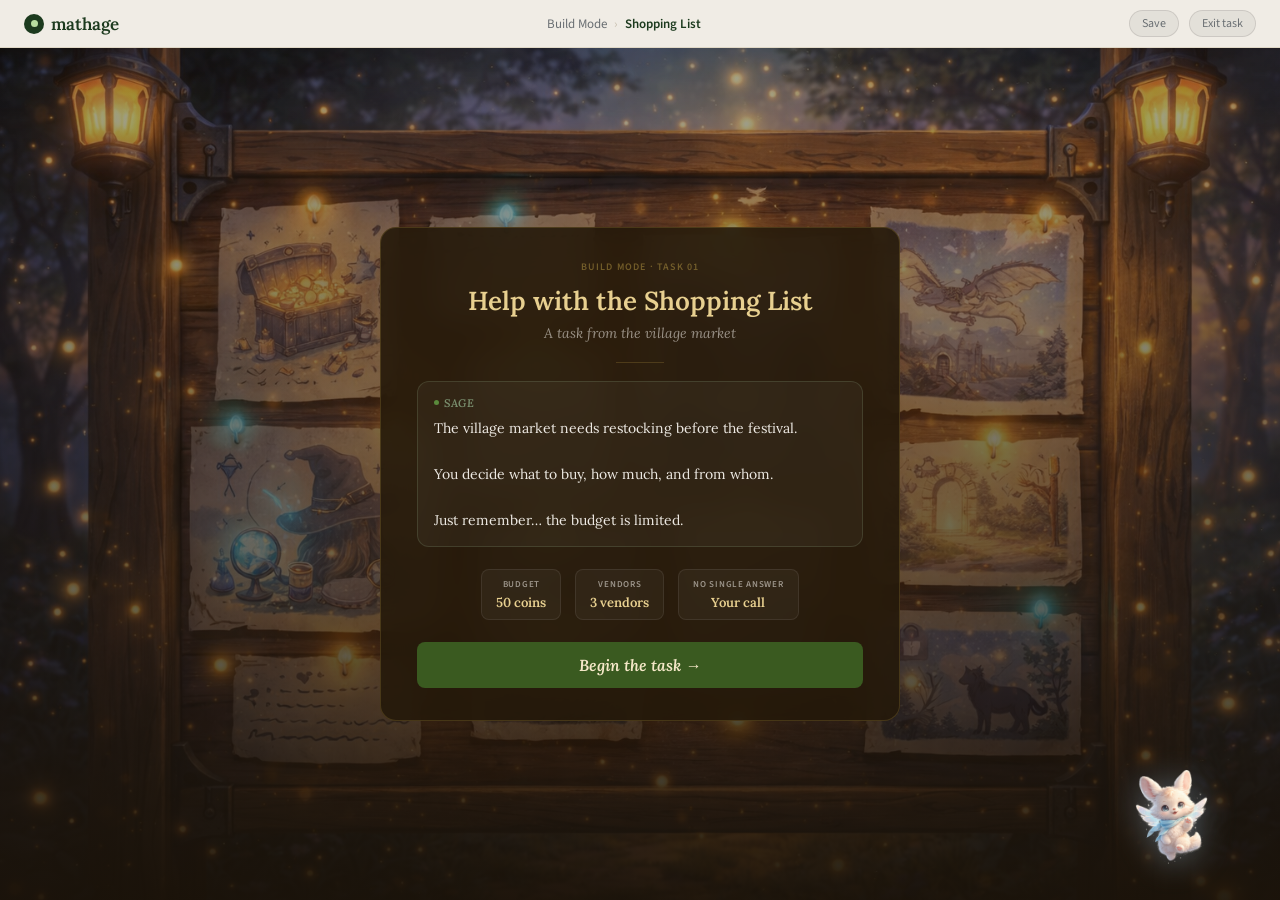
==== build-shopping.html @ 60c3e4f0 "update Sage component" ====
<!DOCTYPE html>
<html lang="en">
<head>
<meta charset="UTF-8">
<meta name="viewport" content="width=device-width, initial-scale=1.0">
<title>Mathage &#8212; Shopping List Task</title>
<style>
@import url('https://fonts.googleapis.com/css2?family=Lora:ital,wght@0,400;0,500;0,600;1,400;1,600&family=Source+Sans+3:wght@300;400;600&family=Caveat:wght@400;500;600&display=swap');
*{box-sizing:border-box;margin:0;padding:0}
:root{
  --bg:#1A1208;
  --parch:#F5E8C8;--parch2:#EDD8A8;--parch3:#E0C888;--parch4:#D4B870;
  --ink:#2A1A08;--ink2:#4A3018;--ink3:#6A4828;--ink4:#8A6040;
  --gold:#C8A84B;--goldl:#E8D090;--goldp:#F7EDD4;
  --sage:#5A8A3C;--sagel:#8ABF60;--sagep:#C8DFB0;
  --red:#B84030;--redl:#E87060;--redp:#FAE0D8;
  --blue:#3A70B8;--bluel:#70A8E0;--bluep:#D8EAF8;
  --panel:rgba(26,18,8,0.82);--panel2:rgba(36,24,10,0.88);
  --txti:rgba(253,250,244,0.92);--txtm:rgba(253,250,244,0.52);
  --serif:'Lora',Georgia,serif;
  --sans:'Source Sans 3',system-ui,sans-serif;
  --hand:'Caveat',cursive;
}
html,body{height:100%;margin:0;padding:0;overflow:hidden}
body{font-family:var(--sans);background:var(--bg);display:flex;flex-direction:column;height:100vh;color:var(--txti)}

nav{display:flex;align-items:center;justify-content:space-between;padding:0 24px;height:48px;flex-shrink:0;background:rgba(253,250,244,0.94);border-bottom:1px solid rgba(200,185,150,0.4);z-index:50}
.nav-logo{font-family:var(--serif);font-size:17px;font-weight:600;color:#1C3A1E;display:flex;align-items:center;gap:7px;text-decoration:none}
.logo-dot{width:20px;height:20px;border-radius:50%;background:#1C3A1E;display:flex;align-items:center;justify-content:center}
.logo-seed{width:7px;height:7px;border-radius:50%;background:#B8DFA0}
.nav-mid{font-family:var(--sans);font-size:13px;color:#6a6f73;display:flex;align-items:center;gap:4px}
.nav-sep{color:#C8C0B0;margin:0 3px}
.nav-active{color:#1C3A1E;font-weight:600}
.nav-right{display:flex;gap:10px}
.nav-btn{font-family:var(--sans);font-size:12px;color:#6a6f73;background:rgba(0,0,0,0.05);border:1px solid rgba(0,0,0,0.1);border-radius:20px;padding:4px 12px;cursor:pointer;transition:all .2s}
.nav-btn:hover{background:rgba(0,0,0,0.08)}

/* ── INTRO SCREEN ── */
.intro-screen{
  flex:1;display:flex;align-items:center;justify-content:center;
  background:var(--bg);position:relative;overflow:hidden;
}
.intro-bg{position:absolute;inset:0}
.intro-bg img{width:100%;height:100%;object-fit:cover;opacity:.7}
.intro-bg-ov{position:absolute;inset:0;background:linear-gradient(to bottom,rgba(26,18,8,.1) 0%,rgba(26,18,8,.55) 70%,rgba(26,18,8,.92) 100%)}
.intro-card{
  position:relative;z-index:5;
  background:var(--panel2);border:1px solid rgba(200,168,75,0.2);
  border-radius:16px;padding:32px 36px;max-width:520px;width:90%;
  backdrop-filter:blur(16px);text-align:center;
}
.intro-eyebrow{font-family:var(--sans);font-size:10px;font-weight:600;letter-spacing:1.2px;text-transform:uppercase;color:rgba(200,168,75,.45);margin-bottom:10px}
.intro-title{font-family:var(--serif);font-size:26px;font-weight:600;color:var(--goldl);margin-bottom:6px}
.intro-sub{font-family:var(--serif);font-size:14px;font-style:italic;color:var(--txtm);margin-bottom:18px;line-height:1.5}
.intro-divider{width:48px;height:1px;background:rgba(200,168,75,.22);margin:0 auto 18px}
.intro-sage{
  background:rgba(255,255,255,.04);border-radius:12px;
  padding:14px 16px;margin-bottom:22px;
  border:1px solid rgba(168,212,168,.15);text-align:left;
}
.intro-sage-spk{font-family:var(--serif);font-size:11px;font-style:italic;font-weight:600;color:rgba(168,212,168,.6);text-transform:uppercase;letter-spacing:.7px;margin-bottom:7px;display:flex;align-items:center;gap:5px}
.intro-sage-dot{width:5px;height:5px;border-radius:50%;background:#5A8A3C}
.intro-sage-txt{font-family:var(--serif);font-size:14px;color:var(--txti);line-height:1.65}
.intro-meta{display:flex;gap:14px;justify-content:center;margin-bottom:22px;flex-wrap:wrap}
.intro-meta-item{background:rgba(255,255,255,.04);border:1px solid rgba(255,255,255,.08);border-radius:8px;padding:8px 14px;text-align:center}
.meta-lbl{font-family:var(--sans);font-size:9px;font-weight:600;letter-spacing:.7px;text-transform:uppercase;color:var(--txtm);margin-bottom:3px}
.meta-val{font-family:var(--serif);font-size:13px;font-weight:600;color:var(--goldl)}
.intro-btn{font-family:var(--serif);font-size:16px;font-weight:600;font-style:italic;color:var(--parch);background:#3A5A20;border:none;border-radius:8px;padding:13px 32px;cursor:pointer;width:100%;transition:all .2s}
.intro-btn:hover{background:#2A4A14;transform:translateY(-1px)}

/* ── TASK SCREEN ── */
.task-screen{display:none;flex:1;overflow:hidden}
.task-screen.active{display:flex;flex-direction:column}
.task-layout{flex:1;display:grid;grid-template-columns:220px 1fr 260px;overflow:hidden;gap:0}

/* LEFT — needs */
.panel-left{
  background:rgba(245,232,200,.07);
  border-right:1px solid rgba(200,168,75,.12);
  display:flex;flex-direction:column;overflow:hidden;
}
.panel-hdr{
  padding:14px 16px 10px;
  border-bottom:1px solid rgba(200,168,75,.1);
  font-family:var(--hand);font-size:16px;color:var(--goldl);
  display:flex;align-items:center;gap:6px;
}
.panel-hdr svg{opacity:.6}
.need-list{flex:1;overflow-y:auto;padding:12px 14px;display:flex;flex-direction:column;gap:8px}
.need-item{
  background:rgba(245,232,200,.06);border-radius:8px;
  padding:11px 13px;border:1px solid rgba(200,168,75,.1);
}
.need-name{font-family:var(--hand);font-size:15px;color:var(--goldl);margin-bottom:3px}
.need-hint{font-family:var(--sans);font-size:11px;color:var(--txtm);line-height:1.4}
.need-fill{margin-top:8px}
.need-fill-lbl{font-family:var(--sans);font-size:10px;color:var(--txtm);margin-bottom:4px;display:flex;justify-content:space-between}
.need-track{height:6px;background:rgba(255,255,255,.08);border-radius:3px;overflow:hidden}
.need-bar{height:100%;border-radius:3px;transition:width .4s ease,background .4s}

/* CENTER — market */
.panel-center{
  overflow-y:auto;padding:16px 18px;
  display:flex;flex-direction:column;gap:14px;
}
.market-section-title{
  font-family:var(--hand);font-size:14px;color:rgba(200,168,75,.45);
  letter-spacing:.5px;margin-bottom:2px;display:flex;align-items:center;gap:6px;
}
.vendor-block{
  background:rgba(245,232,200,.06);border-radius:10px;
  border:1px solid rgba(200,168,75,.1);overflow:hidden;
}
.vendor-hdr{
  padding:10px 14px;background:rgba(200,168,75,.07);
  border-bottom:1px solid rgba(200,168,75,.08);
  display:flex;align-items:center;justify-content:space-between;
}
.vendor-name{font-family:var(--hand);font-size:15px;color:var(--goldl)}
.vendor-tag{font-family:var(--sans);font-size:10px;font-weight:600;padding:2px 8px;border-radius:50px;letter-spacing:.4px}
.items-grid{display:grid;grid-template-columns:repeat(auto-fill,minmax(140px,1fr));gap:1px;background:rgba(200,168,75,.06)}
.item-card{
  background:rgba(26,18,8,.6);padding:12px;cursor:pointer;
  transition:background .15s;position:relative;
}
.item-card:hover{background:rgba(200,168,75,.08)}
.item-cat{font-family:var(--sans);font-size:9px;font-weight:600;letter-spacing:.6px;text-transform:uppercase;color:var(--txtm);margin-bottom:5px}
.item-name{font-family:var(--serif);font-size:13px;font-weight:600;color:var(--txti);margin-bottom:2px}
.item-pack{font-family:var(--sans);font-size:11px;color:var(--txtm);margin-bottom:6px}
.item-price-row{display:flex;align-items:baseline;gap:6px;margin-bottom:8px}
.item-price{font-family:var(--serif);font-size:15px;font-weight:600;color:var(--goldl)}
.item-orig{font-family:var(--sans);font-size:11px;color:var(--txtm);text-decoration:line-through}
.item-discount{font-family:var(--sans);font-size:10px;font-weight:600;color:#8ABF60;background:rgba(90,138,60,.15);border-radius:50px;padding:1px 6px}
.item-controls{display:flex;align-items:center;gap:6px}
.qty-btn{width:24px;height:24px;border-radius:50%;border:1px solid rgba(200,168,75,.25);background:rgba(200,168,75,.08);color:var(--goldl);font-size:14px;cursor:pointer;display:flex;align-items:center;justify-content:center;transition:all .15s;font-family:var(--sans);font-weight:600;line-height:1}
.qty-btn:hover{background:rgba(200,168,75,.2);border-color:rgba(200,168,75,.5)}
.qty-num{font-family:var(--serif);font-size:14px;font-weight:600;color:var(--txti);min-width:20px;text-align:center}
.item-subtotal{font-family:var(--sans);font-size:10px;color:rgba(200,168,75,.5);margin-left:auto}

/* RIGHT — feedback */
.panel-right{
  border-left:1px solid rgba(200,168,75,.1);
  display:flex;flex-direction:column;overflow:hidden;
}
.budget-block{padding:14px 16px;border-bottom:1px solid rgba(200,168,75,.1)}
.budget-title{font-family:var(--hand);font-size:15px;color:var(--goldl);margin-bottom:10px;display:flex;align-items:center;justify-content:space-between}
.budget-nums{display:flex;justify-content:space-between;margin-bottom:6px;font-family:var(--serif);font-size:12px;color:var(--txtm)}
.budget-track{height:8px;background:rgba(255,255,255,.08);border-radius:4px;overflow:hidden;margin-bottom:8px}
.budget-fill{height:100%;border-radius:4px;transition:width .4s ease,background .4s}
.budget-remaining{font-family:var(--serif);font-size:20px;font-weight:600;color:var(--goldl);text-align:center;margin-bottom:2px}
.budget-remaining-lbl{font-family:var(--sans);font-size:10px;color:var(--txtm);text-align:center}

.inventory-block{padding:12px 16px;border-bottom:1px solid rgba(200,168,75,.1);flex-shrink:0}
.inv-title{font-family:var(--hand);font-size:14px;color:var(--goldl);margin-bottom:10px}
.inv-row{margin-bottom:8px}
.inv-row-top{display:flex;justify-content:space-between;margin-bottom:4px}
.inv-lbl{font-family:var(--sans);font-size:11px;color:var(--txtm)}
.inv-val{font-family:var(--serif);font-size:11px;font-weight:600;color:var(--txti)}
.inv-track{height:5px;background:rgba(255,255,255,.07);border-radius:3px;overflow:hidden}
.inv-bar{height:100%;border-radius:3px;transition:width .4s,background .4s}

.sage-feedback{flex:1;overflow-y:auto;padding:12px 16px;display:flex;flex-direction:column;gap:8px}
.sage-msg{
  background:rgba(90,138,60,.1);border:1px solid rgba(90,138,60,.2);
  border-radius:10px;padding:10px 12px;
  font-family:var(--serif);font-size:12px;font-style:italic;
  color:rgba(168,212,168,.85);line-height:1.55;
  animation:slideIn .3s ease;
}
@keyframes slideIn{from{opacity:0;transform:translateX(8px)}to{opacity:1;transform:translateX(0)}}
.sage-msg-time{font-family:var(--sans);font-size:9px;color:rgba(168,212,168,.35);margin-top:4px}

.submit-block{padding:12px 16px;border-top:1px solid rgba(200,168,75,.1)}
.submit-eval{
  display:flex;gap:6px;flex-wrap:wrap;margin-bottom:10px;min-height:28px;
}
.eval-badge{
  font-family:var(--sans);font-size:10px;font-weight:600;
  padding:3px 10px;border-radius:50px;letter-spacing:.3px;
  border:1px solid currentColor;transition:all .3s;
}
.submit-btn{
  width:100%;font-family:var(--hand);font-size:17px;font-weight:600;
  border:none;border-radius:8px;padding:11px;cursor:pointer;
  transition:all .2s;color:var(--parch);
}
.submit-btn:disabled{background:rgba(255,255,255,.08);color:var(--txtm);cursor:not-allowed}
.submit-btn.ready{background:var(--sage);color:var(--parch)}
.submit-btn.ready:hover{background:#4A7A2C}
.submit-btn.over{background:rgba(184,64,48,.6);color:var(--txti)}

/* result overlay */
.result-ov{display:none;position:fixed;inset:0;background:rgba(10,8,4,.7);align-items:center;justify-content:center;z-index:100;backdrop-filter:blur(5px)}
.result-ov.open{display:flex}
.result-card{
  background:var(--parch);border-radius:8px;
  border:2px solid var(--parch3);max-width:480px;width:92%;
  box-shadow:0 24px 60px rgba(0,0,0,.5);overflow:hidden;
}
.result-top{height:5px;background:repeating-linear-gradient(90deg,var(--gold) 0,var(--gold) 8px,#8A6020 8px,#8A6020 16px)}
.result-body{padding:28px 30px}
.result-ornament{text-align:center;font-size:18px;color:var(--parch4);letter-spacing:4px;margin-bottom:8px;opacity:.6}
.result-title{font-family:var(--hand);font-size:26px;font-weight:600;color:var(--ink);text-align:center;margin-bottom:6px}
.result-sub{font-family:var(--serif);font-size:13px;font-style:italic;color:var(--ink2);text-align:center;margin-bottom:18px;line-height:1.5}
.result-divider{border:none;border-top:1px dashed var(--parch3);margin:0 0 16px}
.result-evals{display:flex;gap:8px;justify-content:center;flex-wrap:wrap;margin-bottom:16px}
.result-eval{text-align:center;padding:10px 14px;border-radius:8px;border:1px solid transparent}
.re-icon{font-size:18px;margin-bottom:4px}
.re-lbl{font-family:var(--sans);font-size:11px;font-weight:600}
.result-sage{
  background:rgba(90,138,60,.08);border:1px solid rgba(90,138,60,.18);
  border-radius:8px;padding:12px 14px;margin-bottom:18px;
}
.result-sage-txt{font-family:var(--serif);font-size:13px;font-style:italic;color:var(--ink2);line-height:1.6}
.result-summary{display:flex;gap:10px;margin-bottom:20px;flex-wrap:wrap}
.rs-item{flex:1;min-width:80px;background:rgba(200,168,75,.08);border-radius:6px;padding:8px;text-align:center;border:1px solid rgba(200,168,75,.15)}
.rs-val{font-family:var(--serif);font-size:15px;font-weight:600;color:var(--ink)}
.rs-lbl{font-family:var(--sans);font-size:10px;color:var(--ink3);margin-top:2px}
.result-btns{display:flex;flex-direction:column;gap:7px}
.result-btn{font-family:var(--hand);font-size:16px;font-weight:600;border:none;border-radius:6px;padding:11px;cursor:pointer;transition:all .2s}
.result-btn.p{background:#3A5A20;color:var(--parch)}.result-btn.p:hover{background:#2A4A14}
.result-btn.s{background:rgba(42,26,8,.08);color:var(--ink2);border:1px dashed var(--parch3)}.result-btn.s:hover{background:rgba(42,26,8,.14)}
.result-top-bot{height:5px;background:repeating-linear-gradient(90deg,var(--gold) 0,var(--gold) 8px,#8A6020 8px,#8A6020 16px)}

.fade-in{animation:fi .45s ease forwards}
@keyframes fi{from{opacity:0;transform:translateY(6px)}to{opacity:1;transform:translateY(0)}}
</style>
</head>
<body>

<nav>
  <div class="nav-logo" onclick="window.location.href='index.html'" style="cursor:pointer"><div class="logo-dot"><div class="logo-seed"></div></div>mathage</div>
  <div class="nav-mid">
    <span style="cursor:pointer" onclick="window.location.href='build.html'">Build Mode</span><span class="nav-sep">&#8250;</span>
    <span class="nav-active">Shopping List</span>
  </div>
  <div class="nav-right">
    <button class="nav-btn" onclick="saveProgress()">Save</button>
    <button class="nav-btn" onclick="window.location.href='build.html'">Exit task</button>
  </div>
</nav>

<!-- INTRO SCREEN -->
<div class="intro-screen" id="intro">
  <div class="intro-bg">
    <img src="images/build-bg.png" alt="market">
    <div class="intro-bg-ov"></div>
  </div>
  <div class="intro-card fade-in">
    <div class="intro-eyebrow">Build Mode &#183; Task 01</div>
    <div class="intro-title">Help with the Shopping List</div>
    <div class="intro-sub">A task from the village market</div>
    <div class="intro-divider"></div>
    <div class="intro-sage">
      <div class="intro-sage-spk"><div class="intro-sage-dot"></div>Sage</div>
      <div class="intro-sage-txt">The village market needs restocking before the festival.<br><br>You decide what to buy, how much, and from whom.<br><br>Just remember&#8230; the budget is limited.</div>
    </div>
    <div class="intro-meta">
      <div class="intro-meta-item"><div class="meta-lbl">Budget</div><div class="meta-val">50 coins</div></div>
      <div class="intro-meta-item"><div class="meta-lbl">Vendors</div><div class="meta-val">3 vendors</div></div>
      <div class="intro-meta-item"><div class="meta-lbl">No single answer</div><div class="meta-val">Your call</div></div>
    </div>
    <button class="intro-btn" onclick="startTask()">Begin the task &#8594;</button>
  </div>
</div>

<!-- TASK SCREEN -->
<div class="task-screen" id="task">
  <div class="task-layout">

    <!-- LEFT: needs -->
    <div class="panel-left">
      <div class="panel-hdr">
        <svg width="14" height="14" viewBox="0 0 14 14" fill="none"><rect x="2" y="1" width="10" height="12" rx="1.5" stroke="currentColor" stroke-width="1.2"/><line x1="4" y1="5" x2="10" y2="5" stroke="currentColor" stroke-width="1"/><line x1="4" y1="7.5" x2="9" y2="7.5" stroke="currentColor" stroke-width="1"/><line x1="4" y1="10" x2="8" y2="10" stroke="currentColor" stroke-width="1"/></svg>
        What&#8217;s needed
      </div>
      <div class="need-list">
        <div class="need-item">
          <div class="need-name">Flour</div>
          <div class="need-hint">Needed for baking. The kitchen said &#8220;enough for the whole festival.&#8221;</div>
          <div class="need-fill">
            <div class="need-fill-lbl"><span>Amount</span><span id="flour-kg">0 kg</span></div>
            <div class="need-track"><div class="need-bar" id="flour-bar" style="width:0%;background:var(--goldl)"></div></div>
          </div>
        </div>
        <div class="need-item">
          <div class="need-name">Fruit</div>
          <div class="need-hint">For drinks and desserts. &#8220;A good variety would be nice.&#8221;</div>
          <div class="need-fill">
            <div class="need-fill-lbl"><span>Amount</span><span id="fruit-kg">0 kg</span></div>
            <div class="need-track"><div class="need-bar" id="fruit-bar" style="width:0%;background:#E87060"></div></div>
          </div>
        </div>
        <div class="need-item">
          <div class="need-name">Oil</div>
          <div class="need-hint">For cooking. &#8220;We usually go through at least a few bottles.&#8221;</div>
          <div class="need-fill">
            <div class="need-fill-lbl"><span>Amount</span><span id="oil-l">0 L</span></div>
            <div class="need-track"><div class="need-bar" id="oil-bar" style="width:0%;background:var(--bluel)"></div></div>
          </div>
        </div>
        <div class="need-item" style="background:rgba(200,168,75,.04);border-style:dashed">
          <div class="need-name" style="color:rgba(200,168,75,.45)">Herbs (optional)</div>
          <div class="need-hint">&#8220;Nice to have if the budget allows.&#8221;</div>
          <div class="need-fill">
            <div class="need-fill-lbl"><span>Amount</span><span id="herb-u">0 bunches</span></div>
            <div class="need-track"><div class="need-bar" id="herb-bar" style="width:0%;background:var(--sagel)"></div></div>
          </div>
        </div>
      </div>
    </div>

    <!-- CENTER: market -->
    <div class="panel-center" id="market">
      <div class="market-section-title">
        <svg width="12" height="12" viewBox="0 0 12 12" fill="none"><circle cx="6" cy="6" r="5" stroke="currentColor" stroke-width="1.2"/><path d="M4 6l1.5 1.5L8 4" stroke="currentColor" stroke-width="1.2" stroke-linecap="round" stroke-linejoin="round"/></svg>
        Vendor Row &#183; Mathage Market
      </div>

      <!-- VENDOR A -->
      <div class="vendor-block">
        <div class="vendor-hdr">
          <div class="vendor-name">Mira&#8217;s Grain &amp; Pantry</div>
          <div class="vendor-tag" style="background:rgba(200,168,75,.12);color:#8A6020;border:1px solid rgba(200,168,75,.22)">General store</div>
        </div>
        <div class="items-grid">
          <div class="item-card" id="i-flour-sm">
            <div class="item-cat">Flour</div>
            <div class="item-name">Small bag</div>
            <div class="item-pack">1 kg pack</div>
            <div class="item-price-row"><div class="item-price" id="p-flour-sm">4 coins</div></div>
            <div class="item-controls">
              <button class="qty-btn" onclick="change('flour-sm',-1)">&#8722;</button>
              <div class="qty-num" id="q-flour-sm">0</div>
              <button class="qty-btn" onclick="change('flour-sm',1)">+</button>
              <div class="item-subtotal" id="s-flour-sm"></div>
            </div>
          </div>
          <div class="item-card" id="i-flour-lg">
            <div class="item-cat">Flour</div>
            <div class="item-name">Large sack</div>
            <div class="item-pack">5 kg pack</div>
            <div class="item-price-row"><div class="item-price">18 coins</div><div class="item-discount">10% bulk</div></div>
            <div class="item-controls">
              <button class="qty-btn" onclick="change('flour-lg',-1)">&#8722;</button>
              <div class="qty-num" id="q-flour-lg">0</div>
              <button class="qty-btn" onclick="change('flour-lg',1)">+</button>
              <div class="item-subtotal" id="s-flour-lg"></div>
            </div>
          </div>
          <div class="item-card" id="i-oil-sm">
            <div class="item-cat">Oil</div>
            <div class="item-name">Bottle</div>
            <div class="item-pack">0.5 L</div>
            <div class="item-price-row"><div class="item-price">3 coins</div></div>
            <div class="item-controls">
              <button class="qty-btn" onclick="change('oil-sm',-1)">&#8722;</button>
              <div class="qty-num" id="q-oil-sm">0</div>
              <button class="qty-btn" onclick="change('oil-sm',1)">+</button>
              <div class="item-subtotal" id="s-oil-sm"></div>
            </div>
          </div>
          <div class="item-card" id="i-herb-a">
            <div class="item-cat">Herbs</div>
            <div class="item-name">Mixed herbs</div>
            <div class="item-pack">1 bunch</div>
            <div class="item-price-row"><div class="item-price">2 coins</div></div>
            <div class="item-controls">
              <button class="qty-btn" onclick="change('herb-a',-1)">&#8722;</button>
              <div class="qty-num" id="q-herb-a">0</div>
              <button class="qty-btn" onclick="change('herb-a',1)">+</button>
              <div class="item-subtotal" id="s-herb-a"></div>
            </div>
          </div>
        </div>
      </div>

      <!-- VENDOR B -->
      <div class="vendor-block">
        <div class="vendor-hdr">
          <div class="vendor-name">Tomas Farm Stand</div>
          <div class="vendor-tag" style="background:rgba(184,64,48,.1);color:#8A2018;border:1px solid rgba(184,64,48,.2)">Fresh produce</div>
        </div>
        <div class="items-grid">
          <div class="item-card" id="i-fruit-mix">
            <div class="item-cat">Fruit</div>
            <div class="item-name">Mixed basket</div>
            <div class="item-pack">2 kg basket</div>
            <div class="item-price-row"><div class="item-price">7 coins</div></div>
            <div class="item-controls">
              <button class="qty-btn" onclick="change('fruit-mix',-1)">&#8722;</button>
              <div class="qty-num" id="q-fruit-mix">0</div>
              <button class="qty-btn" onclick="change('fruit-mix',1)">+</button>
              <div class="item-subtotal" id="s-fruit-mix"></div>
            </div>
          </div>
          <div class="item-card" id="i-fruit-bulk">
            <div class="item-cat">Fruit</div>
            <div class="item-name">Large crate</div>
            <div class="item-pack">6 kg crate</div>
            <div class="item-price-row"><div class="item-price">19 coins</div><div class="item-discount">5% off</div></div>
            <div class="item-controls">
              <button class="qty-btn" onclick="change('fruit-bulk',-1)">&#8722;</button>
              <div class="qty-num" id="q-fruit-bulk">0</div>
              <button class="qty-btn" onclick="change('fruit-bulk',1)">+</button>
              <div class="item-subtotal" id="s-fruit-bulk"></div>
            </div>
          </div>
          <div class="item-card" id="i-herb-b">
            <div class="item-cat">Herbs</div>
            <div class="item-name">Fresh rosemary</div>
            <div class="item-pack">1 bunch</div>
            <div class="item-price-row"><div class="item-price">1.5 coins</div></div>
            <div class="item-controls">
              <button class="qty-btn" onclick="change('herb-b',-1)">&#8722;</button>
              <div class="qty-num" id="q-herb-b">0</div>
              <button class="qty-btn" onclick="change('herb-b',1)">+</button>
              <div class="item-subtotal" id="s-herb-b"></div>
            </div>
          </div>
        </div>
      </div>

      <!-- VENDOR C -->
      <div class="vendor-block">
        <div class="vendor-hdr">
          <div class="vendor-name">The Oil Press</div>
          <div class="vendor-tag" style="background:rgba(58,112,184,.1);color:#1A4888;border:1px solid rgba(58,112,184,.2)">Specialist</div>
        </div>
        <div class="items-grid">
          <div class="item-card" id="i-oil-med">
            <div class="item-cat">Oil</div>
            <div class="item-name">Medium jug</div>
            <div class="item-pack">1 L jug</div>
            <div class="item-price-row"><div class="item-price">5 coins</div></div>
            <div class="item-controls">
              <button class="qty-btn" onclick="change('oil-med',-1)">&#8722;</button>
              <div class="qty-num" id="q-oil-med">0</div>
              <button class="qty-btn" onclick="change('oil-med',1)">+</button>
              <div class="item-subtotal" id="s-oil-med"></div>
            </div>
          </div>
          <div class="item-card" id="i-oil-lg">
            <div class="item-cat">Oil</div>
            <div class="item-name">Large barrel</div>
            <div class="item-pack">3 L barrel</div>
            <div class="item-price-row"><div class="item-price">13 coins</div><div class="item-discount">15% bulk</div></div>
            <div class="item-controls">
              <button class="qty-btn" onclick="change('oil-lg',-1)">&#8722;</button>
              <div class="qty-num" id="q-oil-lg">0</div>
              <button class="qty-btn" onclick="change('oil-lg',1)">+</button>
              <div class="item-subtotal" id="s-oil-lg"></div>
            </div>
          </div>
          <div class="item-card" id="i-flour-med">
            <div class="item-cat">Flour</div>
            <div class="item-name">Medium bag</div>
            <div class="item-pack">2 kg pack</div>
            <div class="item-price-row"><div class="item-price">7 coins</div></div>
            <div class="item-controls">
              <button class="qty-btn" onclick="change('flour-med',-1)">&#8722;</button>
              <div class="qty-num" id="q-flour-med">0</div>
              <button class="qty-btn" onclick="change('flour-med',1)">+</button>
              <div class="item-subtotal" id="s-flour-med"></div>
            </div>
          </div>
        </div>
      </div>
    </div>

    <!-- RIGHT: feedback -->
    <div class="panel-right">
      <div class="budget-block">
        <div class="budget-title">
          <span>Budget</span>
          <span id="spent-display" style="font-family:var(--serif);font-size:13px;color:var(--txtm)">0 / 50</span>
        </div>
        <div class="budget-nums">
          <span>0</span><span>25</span><span>50 coins</span>
        </div>
        <div class="budget-track">
          <div class="budget-fill" id="budget-fill" style="width:0%;background:var(--sagel)"></div>
        </div>
        <div class="budget-remaining" id="budget-remaining">50</div>
        <div class="budget-remaining-lbl">coins remaining</div>
      </div>

      <div class="inventory-block">
        <div class="inv-title">Inventory</div>
        <div class="inv-row">
          <div class="inv-row-top"><span class="inv-lbl">Flour</span><span class="inv-val" id="inv-flour">0 kg</span></div>
          <div class="inv-track"><div class="inv-bar" id="inv-flour-bar" style="width:0%;background:var(--goldl)"></div></div>
        </div>
        <div class="inv-row">
          <div class="inv-row-top"><span class="inv-lbl">Fruit</span><span class="inv-val" id="inv-fruit">0 kg</span></div>
          <div class="inv-track"><div class="inv-bar" id="inv-fruit-bar" style="width:0%;background:var(--redl)"></div></div>
        </div>
        <div class="inv-row">
          <div class="inv-row-top"><span class="inv-lbl">Oil</span><span class="inv-val" id="inv-oil">0 L</span></div>
          <div class="inv-track"><div class="inv-bar" id="inv-oil-bar" style="width:0%;background:var(--bluel)"></div></div>
        </div>
        <div class="inv-row">
          <div class="inv-row-top"><span class="inv-lbl">Herbs</span><span class="inv-val" id="inv-herb">0 bunches</span></div>
          <div class="inv-track"><div class="inv-bar" id="inv-herb-bar" style="width:0%;background:var(--sagel)"></div></div>
        </div>
      </div>

      <div class="sage-feedback" id="sage-feed">
        <div class="sage-msg">
          <div>The market is open. Choose what the village needs.</div>
          <div class="sage-msg-time">Sage &#183; just now</div>
        </div>
      </div>

      <div class="submit-block">
        <div class="submit-eval" id="eval-badges"></div>
        <button class="submit-btn" id="submit-btn" onclick="submitPlan()" disabled>Complete the plan</button>
      </div>
    </div>

  </div>
</div>

<!-- RESULT OVERLAY -->
<div class="result-ov" id="result-ov">
  <div class="result-card">
    <div class="result-top"></div>
    <div class="result-body">
      <div class="result-ornament">&#10022; &#10022; &#10022;</div>
      <div class="result-title" id="res-title">Plan submitted.</div>
      <div class="result-sub" id="res-sub">The village has what it needs for the festival.</div>
      <hr class="result-divider">
      <div class="result-evals" id="res-evals"></div>
      <div class="result-sage" id="res-sage"></div>
      <div class="result-summary" id="res-summary"></div>
      <div class="result-btns">
        <button class="result-btn p" onclick="tryAgain()">Try a different plan</button>
        <button class="result-btn s" onclick="window.location.href='build.html'">Return to Quest Board</button>
      </div>
    </div>
    <div class="result-top-bot"></div>
  </div>
</div>

<script>
var BUDGET = 50;
var items = {
  'flour-sm':  {price:4,    qty:0, flour:1,   fruit:0, oil:0,   herb:0},
  'flour-med': {price:7,    qty:0, flour:2,   fruit:0, oil:0,   herb:0},
  'flour-lg':  {price:18,   qty:0, flour:5,   fruit:0, oil:0,   herb:0},
  'fruit-mix': {price:7,    qty:0, flour:0,   fruit:2, oil:0,   herb:0},
  'fruit-bulk':{price:19,   qty:0, flour:0,   fruit:6, oil:0,   herb:0},
  'oil-sm':    {price:3,    qty:0, flour:0,   fruit:0, oil:0.5, herb:0},
  'oil-med':   {price:5,    qty:0, flour:0,   fruit:0, oil:1,   herb:0},
  'oil-lg':    {price:13,   qty:0, flour:0,   fruit:0, oil:3,   herb:0},
  'herb-a':    {price:2,    qty:0, flour:0,   fruit:0, oil:0,   herb:1},
  'herb-b':    {price:1.5,  qty:0, flour:0,   fruit:0, oil:0,   herb:1},
};

var sageTimer = null;
var lastSpend = 0;
var changes = 0;

function change(id, delta) {
  var item = items[id];
  item.qty = Math.max(0, item.qty + delta);
  var sub = document.getElementById('s-' + id);
  var qty = document.getElementById('q-' + id);
  qty.textContent = item.qty;
  var cost = +(item.price * item.qty).toFixed(2);
  sub.textContent = cost > 0 ? cost + ' c' : '';
  changes++;
  updateAll();
}

function getTotals() {
  var spent = 0, flour = 0, fruit = 0, oil = 0, herb = 0;
  for (var k in items) {
    var it = items[k];
    spent += it.price * it.qty;
    flour += it.flour * it.qty;
    fruit += it.fruit * it.qty;
    oil   += it.oil   * it.qty;
    herb  += it.herb  * it.qty;
  }
  return {spent:+spent.toFixed(2), flour:+flour.toFixed(1), fruit:+fruit.toFixed(1), oil:+oil.toFixed(1), herb:+herb.toFixed(1)};
}

function updateAll() {
  var t = getTotals();
  var pct = Math.min(100, (t.spent / BUDGET) * 100);
  var rem = +(BUDGET - t.spent).toFixed(2);

  document.getElementById('budget-fill').style.width = pct + '%';
  document.getElementById('budget-fill').style.background = rem < 0 ? 'var(--redl)' : pct > 80 ? 'var(--warm)' : 'var(--sagel)';
  document.getElementById('budget-remaining').textContent = rem < 0 ? '-' + Math.abs(rem) : rem;
  document.getElementById('budget-remaining').style.color = rem < 0 ? 'var(--redl)' : 'var(--goldl)';
  document.getElementById('spent-display').textContent = t.spent + ' / ' + BUDGET;

  // needs bars
  var flourPct = Math.min(100, (t.flour / 10) * 100);
  var fruitPct = Math.min(100, (t.fruit / 8)  * 100);
  var oilPct   = Math.min(100, (t.oil   / 5)  * 100);
  var herbPct  = Math.min(100, (t.herb  / 4)  * 100);
  document.getElementById('flour-bar').style.width = flourPct + '%';
  document.getElementById('fruit-bar').style.width = fruitPct + '%';
  document.getElementById('oil-bar').style.width   = oilPct   + '%';
  document.getElementById('herb-bar').style.width  = herbPct  + '%';
  document.getElementById('flour-kg').textContent = t.flour + ' kg';
  document.getElementById('fruit-kg').textContent = t.fruit + ' kg';
  document.getElementById('oil-l').textContent    = t.oil   + ' L';
  document.getElementById('herb-u').textContent   = t.herb  + ' bunches';

  // inventory
  document.getElementById('inv-flour').textContent = t.flour + ' kg';
  document.getElementById('inv-fruit').textContent = t.fruit + ' kg';
  document.getElementById('inv-oil').textContent   = t.oil   + ' L';
  document.getElementById('inv-herb').textContent  = t.herb  + ' bunches';
  document.getElementById('inv-flour-bar').style.width = flourPct + '%';
  document.getElementById('inv-fruit-bar').style.width = fruitPct + '%';
  document.getElementById('inv-oil-bar').style.width   = oilPct   + '%';
  document.getElementById('inv-herb-bar').style.width  = herbPct  + '%';

  // eval badges + submit
  updateEval(t, rem);

  // sage nudges
  clearTimeout(sageTimer);
  sageTimer = setTimeout(function() { checkSageNudge(t, rem); }, 1800);
}

function updateEval(t, rem) {
  var badges = [];
  var canSubmit = false;

  if (t.flour >= 4 && t.fruit >= 3 && t.oil >= 1) canSubmit = true;

  if (rem < 0) {
    badges.push({lbl:'Over budget', color:'var(--redl)', bg:'rgba(184,64,48,.12)', border:'rgba(184,64,48,.25)'});
    canSubmit = false;
  } else if (rem <= 5 && t.flour >= 4 && t.fruit >= 3 && t.oil >= 1) {
    badges.push({lbl:'Efficient', color:'#8ABF60', bg:'rgba(90,138,60,.12)', border:'rgba(90,138,60,.25)'});
  }

  if (t.flour > 0 && t.fruit > 0 && t.oil > 0) {
    var ratio = t.flour / (t.fruit || 1);
    if (ratio >= 0.8 && ratio <= 2.5) {
      badges.push({lbl:'Balanced', color:'var(--goldl)', bg:'rgba(200,168,75,.1)', border:'rgba(200,168,75,.22)'});
    }
  }
  if (t.herb > 0 && rem > 0) {
    badges.push({lbl:'Creative', color:'var(--purplel)', bg:'rgba(106,74,154,.1)', border:'rgba(106,74,154,.22)'});
  }
  if (t.flour === 0 || t.fruit === 0 || t.oil === 0) {
    if (t.spent > 0) badges.push({lbl:'Needs adjustment', color:'rgba(232,208,144,.5)', bg:'rgba(200,168,75,.06)', border:'rgba(200,168,75,.12)'});
  }

  var el = document.getElementById('eval-badges');
  el.innerHTML = badges.map(function(b) {
    return '<div class="eval-badge" style="color:'+b.color+';background:'+b.bg+';border-color:'+b.border+'">'+b.lbl+'</div>';
  }).join('');

  var btn = document.getElementById('submit-btn');
  if (rem < 0) {
    btn.disabled = false;
    btn.className = 'submit-btn over';
    btn.textContent = 'Over budget &#8212; adjust the plan';
  } else if (canSubmit) {
    btn.disabled = false;
    btn.className = 'submit-btn ready';
    btn.textContent = 'Complete the plan &#8594;';
  } else {
    btn.disabled = true;
    btn.className = 'submit-btn';
    btn.textContent = 'Complete the plan';
  }
}

var sageMessages = [];
var lastSageMsg = '';

function addSageMsg(txt) {
  if (txt === lastSageMsg) return;
  lastSageMsg = txt;
  var feed = document.getElementById('sage-feed');
  var msg = document.createElement('div');
  msg.className = 'sage-msg';
  var now = new Date();
  var time = now.getHours() + ':' + String(now.getMinutes()).padStart(2,'0');
  msg.innerHTML = '<div>'+txt+'</div><div class="sage-msg-time">Sage &#183; just now</div>';
  feed.appendChild(msg);
  feed.scrollTop = feed.scrollHeight;
}

function checkSageNudge(t, rem) {
  if (rem < 0) {
    addSageMsg('Something needs to change. The budget can\'t stretch that far.');
  } else if (t.spent > 5 && (t.flour === 0 || t.fruit === 0 || t.oil === 0)) {
    addSageMsg('You have some items&#8230; but do they cover everything the village needs?');
  } else if (t.flour > 12 && t.fruit < 2) {
    addSageMsg('The mixture feels unbalanced. There\'s a lot of one thing, and not much of another.');
  } else if (changes >= 6 && rem <= 5 && rem >= 0 && t.flour >= 4 && t.fruit >= 3 && t.oil >= 1) {
    addSageMsg('You found a plan quickly. I wonder what other combinations you might discover.');
  } else if (t.oil >= 4) {
    addSageMsg('That\'s quite a lot of oil. Is all of it needed, or could you use that budget elsewhere?');
  }
}

function submitPlan() {
  var t = getTotals();
  var rem = +(BUDGET - t.spent).toFixed(2);
  if (rem < 0) return;

  var evals = [];
  if (rem <= 5) evals.push({icon:'&#9733;', lbl:'Efficient', color:'#3A6010', bg:'rgba(90,138,60,.1)', border:'rgba(90,138,60,.2)'});
  if (t.flour > 0 && t.fruit > 0 && t.oil > 0) {
    var ratio = t.flour / (t.fruit || 1);
    if (ratio >= 0.8 && ratio <= 2.5) evals.push({icon:'&#9670;', lbl:'Balanced', color:'#6A4808', bg:'rgba(200,168,75,.1)', border:'rgba(200,168,75,.2)'});
  }
  if (t.herb > 0) evals.push({icon:'&#10022;', lbl:'Creative', color:'#4A3070', bg:'rgba(106,74,154,.1)', border:'rgba(106,74,154,.2)'});
  if (changes >= 8) evals.push({icon:'&#8635;', lbl:'Explorer', color:'#1A4878', bg:'rgba(58,112,184,.1)', border:'rgba(58,112,184,.2)'});
  if (evals.length === 0) evals.push({icon:'&#9651;', lbl:'Needs adjustment', color:'#5A4010', bg:'rgba(200,168,75,.06)', border:'rgba(200,168,75,.12)'});

  var sage = '';
  if (rem <= 3) sage = 'You used almost every coin. That\'s careful thinking.';
  else if (t.herb > 0) sage = 'You remembered the optional items too. That shows attention.';
  else if (changes >= 8) sage = 'You explored many combinations before deciding. That is powerful.';
  else sage = 'You found a working plan. Next time, you can try more paths too.';

  document.getElementById('res-title').textContent = 'Plan submitted.';
  document.getElementById('res-sub').textContent = 'The village market has what it needs for the festival.';
  document.getElementById('res-evals').innerHTML = evals.map(function(e) {
    return '<div class="result-eval" style="color:'+e.color+';background:'+e.bg+';border-color:'+e.border+'"><div class="re-icon">'+e.icon+'</div><div class="re-lbl">'+e.lbl+'</div></div>';
  }).join('');
  document.getElementById('res-sage').innerHTML = '<div class="result-sage-txt">&#8220;'+sage+'&#8221;</div><div style="font-family:var(--sans);font-size:11px;color:var(--ink3);margin-top:4px">&#8212; Sage</div>';
  document.getElementById('res-summary').innerHTML =
    '<div class="rs-item"><div class="rs-val">'+t.spent+' c</div><div class="rs-lbl">Total spent</div></div>' +
    '<div class="rs-item"><div class="rs-val">'+rem+' c</div><div class="rs-lbl">Remaining</div></div>' +
    '<div class="rs-item"><div class="rs-val">'+changes+'</div><div class="rs-lbl">Adjustments</div></div>';
  document.getElementById('result-ov').classList.add('open');
  if (window.SAGE) {
    var earned = rem <= 5 ? 15 : rem <= 15 ? 10 : 5;
    setTimeout(function(){ window.SAGE.awardCoins(earned, 'Great planning! +' + earned + ' coins'); }, 600);
  }
}

function tryAgain() {
  document.getElementById('result-ov').classList.remove('open');
  for (var k in items) {
    items[k].qty = 0;
    var q = document.getElementById('q-' + k);
    var s = document.getElementById('s-' + k);
    if (q) q.textContent = '0';
    if (s) s.textContent = '';
  }
  changes = 0; lastSageMsg = '';
  updateAll();
  var feed = document.getElementById('sage-feed');
  feed.innerHTML = '<div class="sage-msg"><div>A fresh start. What will you try this time?</div><div class="sage-msg-time">Sage &#183; just now</div></div>';
}

function startTask() {
  document.getElementById('intro').style.display = 'none';
  document.getElementById('task').classList.add('active');
}

function saveProgress() { alert('Progress saved.'); }
</script>

<script>
  document.body.dataset.sageMode = 'float';
</script>
<script src="sage-component.js"></script>
</body>
</html>
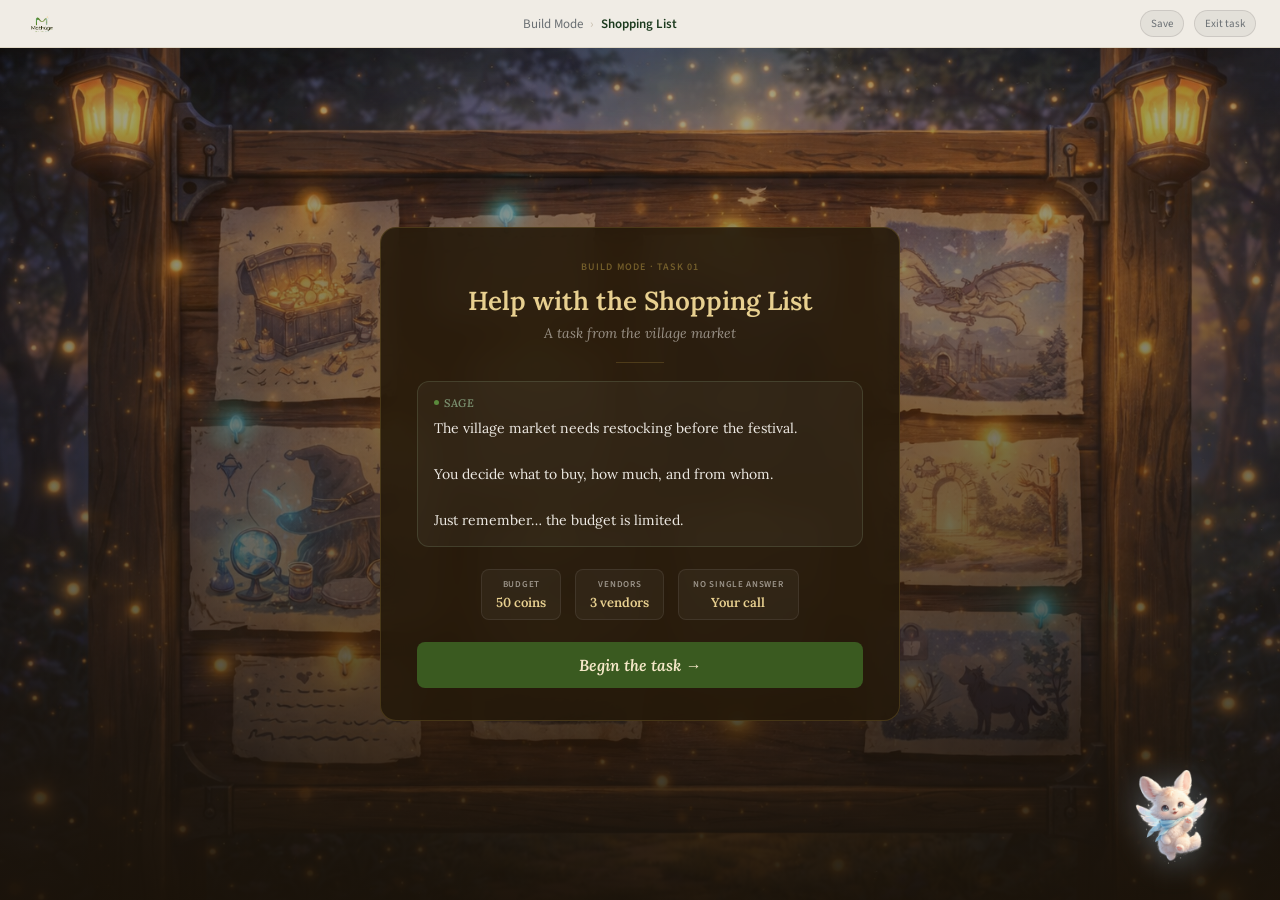
==== commit b9591dd6: "replace text logo with image logo" ====
--- a/build-shopping.html
+++ b/build-shopping.html
@@ -225,11 +225,13 @@
 .fade-in{animation:fi .45s ease forwards}
 @keyframes fi{from{opacity:0;transform:translateY(6px)}to{opacity:1;transform:translateY(0)}}
 </style>
+<link rel="stylesheet" href="mobile.css">
 </head>
 <body>
 
 <nav>
-  <div class="nav-logo" onclick="window.location.href='index.html'" style="cursor:pointer"><div class="logo-dot"><div class="logo-seed"></div></div>mathage</div>
+  <div class="nav-logo" onclick="window.location.href='index.html'" style="cursor:pointer"><img src="images/logo.png" alt="Mathage" style="height:36px;width:auto;display:block;object-fit:contain;">
+  </div>
   <div class="nav-mid">
     <span style="cursor:pointer" onclick="window.location.href='build.html'">Build Mode</span><span class="nav-sep">&#8250;</span>
     <span class="nav-active">Shopping List</span>
@@ -765,6 +767,114 @@
 }
 
 function saveProgress() { alert('Progress saved.'); }
+
+// ══════════════════════════════════════════
+// SAGE RULE-BASED HINTS — Build Mode
+// ══════════════════════════════════════════
+var buildSageTimer = null;
+var buildSageLastChange = Date.now();
+var buildSageMsgCount = 0;
+
+function showBuildSage(fallbackMsg, context) {
+  // Try API first, fallback to rule message
+  var ctx = context || {};
+  fetch('/api/sage-hint', {
+    method:'POST', headers:{'Content-Type':'application/json'},
+    body: JSON.stringify({
+      mode: 'build',
+      task: 'market_shopping',
+      concept: 'budgeting',
+      goal: 'restock village market within 50 coin budget',
+      attempts: buildSageMsgCount,
+      student_action: ctx.action || 'shopping',
+      hint_level: Math.min(3, 1 + buildSageMsgCount),
+    })
+  }).then(function(r){return r.json();}).then(function(d){
+    appendSageFeed(d&&d.message ? d.message : fallbackMsg);
+  }).catch(function(){
+    appendSageFeed(fallbackMsg);
+  });
+}
+
+function appendSageFeed(msg) {
+  var feed = document.getElementById('sage-feed');
+  if (!feed) return;
+  var div = document.createElement('div');
+  div.className = 'sage-msg';
+  div.innerHTML = '<div>' + msg + '</div><div class="sage-msg-time">Sage &middot; just now</div>';
+  feed.appendChild(div);
+  feed.scrollTop = feed.scrollHeight;
+  buildSageMsgCount++;
+}
+
+function checkBuildSageRules() {
+  var t = getTotals();
+  var rem = +(50 - t.spent).toFixed(2);
+  var elapsed = (Date.now() - buildSageLastChange) / 1000;
+
+  // Over budget
+  if (rem < 0) {
+    showBuildSage("Something needs to change. Does this plan still fit your budget?", {action:"over budget, spent "+getTotals().spent+" of 50 coins"});
+    return;
+  }
+  // Nothing in cart after 30s
+  if (t.spent === 0 && elapsed > 30) {
+    showBuildSage("The market is waiting. What does the village need most?", {action:"no items selected yet"});
+    return;
+  }
+  // Idle with items in cart for 35s
+  if (t.spent > 0 && elapsed > 35 && buildSageMsgCount < 3) {
+    showBuildSage("You have some items. Does the balance feel right across everything you need?", {action:"idle with items in cart"});
+    return;
+  }
+  // Way too much of one thing
+  if (t.flour > 15) {
+    showBuildSage("That is quite a lot of flour. Could that budget be used elsewhere?", {action:"too much flour purchased"});
+    return;
+  }
+  if (t.oil > 5) {
+    showBuildSage("Lots of oil here. Is all of it needed, or could you adjust?");
+    return;
+  }
+  // Missing categories
+  if (t.spent > 10 && t.fruit === 0) {
+    showBuildSage("You have many items, but do they cover everything the village needs?", {action:"missing fruit category"});
+    return;
+  }
+  // Compare vendors hint (after 5+ changes)
+  if (buildSageMsgCount === 0 && Object.values(getItemQtys()).filter(function(q){return q>0}).length >= 3) {
+    showBuildSage("Which option gives you more for the same cost? Sometimes a larger pack saves coins.", {action:"comparing vendors"});
+  }
+}
+
+function getItemQtys() {
+  var qtys = {};
+  Object.keys(items).forEach(function(k){ qtys[k] = items[k].qty; });
+  return qtys;
+}
+
+// Reset idle timer on every cart change
+var origChange = window.change || function(){};
+var _changeCount = 0;
+// Hook into change() calls
+(function(){
+  var realUpdate = updateAll;
+  updateAll = function() {
+    realUpdate();
+    buildSageLastChange = Date.now();
+    _changeCount++;
+    clearTimeout(buildSageTimer);
+    buildSageTimer = setTimeout(checkBuildSageRules, 35000);
+    // Immediate over-budget check
+    var t = getTotals();
+    var rem = +(50 - t.spent).toFixed(2);
+    if (rem < 0) {
+      clearTimeout(buildSageTimer);
+      setTimeout(checkBuildSageRules, 800);
+    }
+  };
+})();
+
 </script>
 
 <script>
--- a/mobile.css
+++ b/mobile.css
@@ -0,0 +1,655 @@
+/* ============================================================
+   MATHAGE — Mobile Responsive CSS
+   Desktop styles completely unchanged.
+   Breakpoint: max-width 768px
+   ============================================================ */
+
+@media (max-width: 768px) {
+
+  /* ── GLOBAL ── */
+  body { font-size: 15px; }
+
+  /* ── NAV ── */
+  nav {
+    padding: 0 16px !important;
+    height: 48px !important;
+  }
+  .nav-links { display: none !important; }
+  .nav-mid { display: none !important; }
+  .nav-logo, .logo { font-size: 16px !important; }
+  .nav-r, .nav-right { gap: 8px !important; }
+  .btn-ghost { display: none !important; }
+  .btn-enter, .nav-btn {
+    font-size: 12px !important;
+    padding: 6px 14px !important;
+  }
+  .nav-user { display: none !important; }
+  .nav-streak { padding: 3px 10px !important; }
+  .streak-num { font-size: 12px !important; }
+  .streak-lbl { font-size: 10px !important; }
+
+  /* ── INDEX: HERO ── */
+  .hero { height: 100svh !important; min-height: 500px !important; }
+  .hero-h1 { font-size: 32px !important; line-height: 1.15 !important; }
+  .hero-p { font-size: 15px !important; max-width: 90% !important; margin-bottom: 24px !important; }
+  .hero-btns { flex-direction: column !important; gap: 10px !important; align-items: center !important; }
+  .btn-hero-primary, .btn-hero-ghost {
+    width: 80% !important; font-size: 15px !important;
+    padding: 13px 20px !important; text-align: center !important;
+  }
+  .hero-badge { font-size: 11px !important; padding: 5px 14px !important; }
+  .hero-scroll { display: none !important; }
+
+  /* ── INDEX: STATS BAR ── */
+  .statsbar { padding: 14px 8px !important; flex-wrap: wrap !important; }
+  .stat { padding: 6px 16px !important; }
+  .stat-n { font-size: 22px !important; }
+  .stat-l { font-size: 11px !important; }
+
+  /* ── INDEX: SECTIONS ── */
+  .section { padding: 48px 20px !important; }
+  .sec-h2 { font-size: 26px !important; }
+  .sec-sub { font-size: 14px !important; }
+  .village-inner {
+    grid-template-columns: 1fr !important;
+    gap: 32px !important; padding: 48px 20px !important;
+  }
+  .house-mockup { padding: 20px !important; }
+  .modes-grid { grid-template-columns: 1fr !important; gap: 14px !important; }
+  .mcard { padding: 20px !important; }
+  .placeholder-inner { height: 80px !important; }
+  .pgrid { grid-template-columns: 1fr 1fr !important; gap: 10px !important; }
+  .persist-inner { padding: 48px 20px !important; }
+  .coach-grid { grid-template-columns: 1fr !important; gap: 32px !important; }
+  .tgrid { grid-template-columns: repeat(3,1fr) !important; gap: 7px !important; }
+  .curric-inner { padding: 48px 20px !important; }
+  .ttile { padding: 10px 6px !important; }
+  .tname { font-size: 10px !important; }
+  .tgrade { font-size: 9px !important; }
+  .cta-wrap { padding: 60px 20px !important; }
+  .cta-btns { flex-direction: column !important; align-items: center !important; gap: 10px !important; }
+  .btn-cta-p, .btn-cta-s { width: 80% !important; text-align: center !important; }
+
+  /* ── FOOTER ── */
+  footer {
+    flex-direction: column !important; gap: 12px !important;
+    text-align: center !important; padding: 24px 20px !important;
+  }
+  .foot-links { gap: 16px !important; flex-wrap: wrap !important; justify-content: center !important; }
+
+  /* ══════════════════════════════════════
+     DASHBOARD — full screen room, text overlay
+  ══════════════════════════════════════ */
+  #page-gallery,
+  .page.active { overflow: auto !important; }
+
+  /* Dashboard main: stack vertically */
+  .main {
+    flex-direction: column !important;
+    height: calc(100svh - 48px) !important;
+    overflow: hidden !important;
+  }
+
+  /* Left panel: shrink to top banner */
+  .left-panel {
+    width: 100% !important;
+    flex-shrink: 0 !important;
+    height: auto !important;
+    padding: 14px 20px 10px !important;
+    background: rgba(42,61,44,0.85) !important;
+    backdrop-filter: blur(8px) !important;
+    display: flex !important;
+    flex-direction: row !important;
+    align-items: center !important;
+    justify-content: space-between !important;
+    gap: 12px !important;
+    z-index: 5 !important;
+    pointer-events: none !important;
+  }
+  .left-line1 {
+    font-size: 20px !important;
+    margin-bottom: 0 !important;
+    line-height: 1.2 !important;
+  }
+  .left-line2 {
+    font-size: 13px !important;
+    margin-bottom: 0 !important;
+    max-width: 160px !important;
+  }
+  .left-line3 {
+    font-size: 12px !important;
+    display: none !important;
+  }
+
+  /* Room: fill remaining screen */
+  .room-wrap {
+    width: 100% !important;
+    flex: 1 !important;
+    height: 0 !important;
+    min-height: 0 !important;
+  }
+  .room-wrap img {
+    width: 100% !important;
+    height: 100% !important;
+    object-fit: cover !important;
+    object-position: center top !important;
+  }
+
+  /* Hotspot areas: adjust for mobile crop */
+  .hs-photos   { top: 3% !important; left: 20% !important; width: 24% !important; height: 35% !important; }
+  .hs-bookshelf{ top: 45% !important; left: 50% !important; width: 40% !important; height: 42% !important; }
+  .hs-desk     { top: 52% !important; left: 0% !important; width: 38% !important; height: 46% !important; }
+
+  /* Labels: smaller on mobile */
+  .label-tag { font-size: 10px !important; padding: 3px 8px !important; }
+
+  /* Modal: full width */
+  .modal-overlay .modal,
+  #modal .modal {
+    max-width: 95vw !important;
+    padding: 20px 18px 24px !important;
+    border-radius: 12px !important;
+  }
+  .modal h3, #modal h3 { font-size: 18px !important; }
+  .modal p, #modal p { font-size: 13px !important; }
+
+  /* ══════════════════════════════════════
+     STORY PAGE
+  ══════════════════════════════════════ */
+  .shelf-room { padding: 16px 12px 24px !important; margin-top: 20px !important; }
+  .books-row {
+    gap: 3px !important;
+    padding: 0 2px !important;
+    min-height: 130px !important;
+    overflow-x: auto !important;
+    flex-wrap: nowrap !important;
+    -webkit-overflow-scrolling: touch !important;
+  }
+  .page-body { padding: 28px 14px 36px !important; }
+  .page-title { font-size: 24px !important; }
+  .shelf-label { font-size: 13px !important; }
+
+  /* ══════════════════════════════════════
+     CHAPTER PAGES
+  ══════════════════════════════════════ */
+  .scene {
+    min-height: calc(100svh - 48px) !important;
+    display: flex !important;
+    flex-direction: column !important;
+  }
+  .dialogue-area {
+    padding: 0 8px 10px !important;
+    flex-shrink: 0 !important;
+  }
+  .dialogue-box {
+    padding: 12px 14px 10px !important;
+    border-radius: 12px !important;
+    max-width: 100% !important;
+  }
+  .dialogue-text {
+    font-size: 14px !important;
+    line-height: 1.55 !important;
+    min-height: 32px !important;
+  }
+  .dialogue-speaker { font-size: 11px !important; margin-bottom: 6px !important; }
+
+  /* HUD: smaller, compact */
+  .hud-top {
+    top: 6px !important; right: 6px !important;
+    min-width: 130px !important; gap: 5px !important;
+  }
+  .hud-card { padding: 6px 9px !important; border-radius: 8px !important; }
+  .hud-label { font-size: 8px !important; margin-bottom: 4px !important; }
+  .task-text { font-size: 10px !important; }
+  .progress-track { height: 4px !important; }
+  .hud-steps { gap: 2px !important; margin-top: 4px !important; }
+  .orb { width: 11px !important; height: 11px !important; }
+  .persist-label { font-size: 10px !important; }
+
+  /* Float buttons: smaller, right side */
+  .hud-float {
+    bottom: auto !important;
+    top: 50% !important;
+    right: 6px !important;
+    transform: translateY(-50%) !important;
+    gap: 6px !important;
+  }
+  .float-btn {
+    width: 36px !important; height: 36px !important;
+    font-size: 15px !important;
+  }
+  .float-tip { display: none !important; }
+
+  /* Character Sage */
+  .character {
+    bottom: 150px !important;
+    left: 12px !important;
+    right: auto !important;
+    transform: none !important;
+  }
+  .character img { width: 90px !important; }
+
+  /* Task panel elements */
+  .gate-display { padding: 8px !important; gap: 10px !important; margin-bottom: 10px !important; }
+  .gate-val-num { font-size: 22px !important; }
+  .gate-sep { font-size: 18px !important; }
+  .gate-visual { gap: 5px !important; margin-bottom: 10px !important; }
+  .gate-panel { width: 28px !important; height: 48px !important; }
+  .input-row { gap: 8px !important; margin-bottom: 8px !important; }
+  .input-group input {
+    font-size: 18px !important; padding: 7px !important;
+  }
+  .input-label { font-size: 9px !important; }
+  .input-sep { font-size: 16px !important; }
+  .task-btn { font-size: 12px !important; padding: 9px 8px !important; }
+  .task-btns { gap: 6px !important; margin-top: 8px !important; }
+  .task-hint { font-size: 11px !important; margin-top: 8px !important; }
+  .feedback-bar { font-size: 12px !important; padding: 6px 10px !important; }
+  .visual-model { padding: 10px !important; }
+  .bar-label { font-size: 10px !important; width: 44px !important; }
+  .bar-num { font-size: 11px !important; }
+  .scale-multiplier-row { gap: 5px !important; flex-wrap: wrap !important; }
+  .scale-mult-btn { font-size: 10px !important; padding: 3px 8px !important; }
+  .constraint-badge { font-size: 12px !important; padding: 5px 10px !important; margin-bottom: 8px !important; }
+  .inp-wrap { gap: 6px !important; }
+  .inp-group input { font-size: 18px !important; padding: 7px !important; }
+  .inp-lbl { font-size: 9px !important; }
+  .sets-grid { flex-direction: column !important; gap: 7px !important; }
+  .set-card { min-width: unset !important; padding: 10px !important; }
+  .set-nums { font-size: 16px !important; }
+  .set-ratio { font-size: 10px !important; }
+  .mc-row { gap: 6px !important; }
+  .mc-btn { font-size: 13px !important; padding: 9px 10px !important; }
+  .ref-q { font-size: 13px !important; }
+  .ref-ta { font-size: 12px !important; min-height: 44px !important; }
+  .choices { gap: 5px !important; }
+  .choice-btn { font-size: 13px !important; padding: 8px 12px !important; }
+  .btn-continue { font-size: 12px !important; padding: 6px 14px !important; }
+
+  /* Chapter end / success screens */
+  .success-card { padding: 20px 18px !important; max-width: 95vw !important; }
+  .success-title { font-size: 18px !important; }
+  .success-sub { font-size: 12px !important; }
+  .success-badges { gap: 7px !important; }
+  .badge { padding: 8px 10px !important; }
+  .success-btn { font-size: 13px !important; padding: 10px !important; }
+
+  /* ══════════════════════════════════════
+     BUILD MODE MAIN PAGE
+  ══════════════════════════════════════ */
+  /* Hide left/right decorative panels on mobile */
+  .left-panel-build { display: none !important; }
+  .right-panel { display: none !important; }
+
+  /* Board area: full width */
+  .board-area {
+    width: 100% !important;
+    padding: 8px 0 16px !important;
+    align-items: flex-start !important;
+  }
+  .board { width: 96% !important; margin: 0 auto !important; }
+  .clipboard-frame {
+    padding: 32px 14px 20px !important;
+    border-radius: 10px !important;
+  }
+  .board-header-title { font-size: 22px !important; }
+  .board-header-sub { font-size: 13px !important; }
+  .tasks-grid { grid-template-columns: 1fr !important; gap: 12px !important; }
+  .task-card { border-radius: 8px !important; }
+  .card-img { height: 100px !important; }
+  .card-title { font-size: 16px !important; }
+  .card-desc { font-size: 12px !important; }
+  .card-cta { font-size: 10px !important; padding: 3px 8px !important; }
+
+  /* Build modal */
+  #modal-overlay .modal,
+  .modal-overlay .modal {
+    max-width: 95vw !important;
+    padding: 20px 16px 24px !important;
+  }
+  .modal-title { font-size: 20px !important; }
+  .modal-sub { font-size: 12px !important; }
+  .modal-desc { font-size: 12px !important; }
+  .modal-btn { font-size: 14px !important; padding: 11px !important; }
+
+  /* Sage float on build page */
+  .sage-float {
+    bottom: 16px !important;
+    right: 16px !important;
+  }
+  .sage-btn { width: 42px !important; height: 42px !important; font-size: 18px !important; }
+  .sage-bubble { max-width: 200px !important; font-size: 12px !important; }
+
+  /* ══════════════════════════════════════
+     BUILD SHOPPING PAGE
+  ══════════════════════════════════════ */
+  /* Full vertical scroll layout */
+  .task-screen { overflow-y: auto !important; height: auto !important; }
+  .task-screen.active { display: block !important; }
+  .task-layout {
+    display: flex !important;
+    flex-direction: column !important;
+    height: auto !important;
+    overflow: visible !important;
+  }
+
+  /* Needs panel: horizontal scroll strip */
+  .panel-left {
+    width: 100% !important;
+    height: auto !important;
+    max-height: none !important;
+    border-right: none !important;
+    border-bottom: 1px solid rgba(200,168,75,0.15) !important;
+    flex-direction: row !important;
+    overflow-x: auto !important;
+    overflow-y: hidden !important;
+    -webkit-overflow-scrolling: touch !important;
+    padding: 10px !important;
+    gap: 10px !important;
+    flex-shrink: 0 !important;
+    display: flex !important;
+  }
+  .panel-left .panel-hdr { display: none !important; }
+  .need-list {
+    display: flex !important;
+    flex-direction: row !important;
+    gap: 8px !important;
+    padding: 0 !important;
+    overflow: visible !important;
+    flex: 1 !important;
+  }
+  .need-item {
+    min-width: 130px !important;
+    flex-shrink: 0 !important;
+    padding: 8px 10px !important;
+    border-radius: 8px !important;
+  }
+  .need-name { font-size: 12px !important; margin-bottom: 2px !important; }
+  .need-hint { display: none !important; }
+  .need-fill-lbl { font-size: 9px !important; }
+
+  /* Market: scrollable */
+  .panel-center {
+    padding: 10px 12px !important;
+    overflow-y: visible !important;
+    flex: none !important;
+    height: auto !important;
+  }
+  .market-section-title { font-size: 12px !important; margin-bottom: 6px !important; }
+  .vendor-block { margin-bottom: 12px !important; }
+  .vendor-hdr { padding: 8px 12px !important; flex-wrap: wrap !important; gap: 4px !important; }
+  .vendor-name { font-size: 13px !important; }
+  .vendor-tag { font-size: 9px !important; }
+  .items-grid {
+    grid-template-columns: 1fr 1fr !important;
+    gap: 1px !important;
+  }
+  .item-card { padding: 10px !important; }
+  .item-cat { font-size: 8px !important; }
+  .item-name { font-size: 12px !important; }
+  .item-pack { font-size: 10px !important; margin-bottom: 4px !important; }
+  .item-price { font-size: 13px !important; }
+  .item-orig { font-size: 10px !important; }
+  .item-discount { font-size: 9px !important; }
+  .qty-btn { width: 22px !important; height: 22px !important; font-size: 13px !important; }
+  .qty-num { font-size: 13px !important; }
+  .item-subtotal { font-size: 9px !important; }
+
+  /* Right panel: horizontal budget strip */
+  .panel-right {
+    width: 100% !important;
+    height: auto !important;
+    border-left: none !important;
+    border-top: 1px solid rgba(200,168,75,0.15) !important;
+    flex-direction: column !important;
+    flex-shrink: 0 !important;
+    display: flex !important;
+  }
+  .budget-block { padding: 12px 14px !important; }
+  .budget-title { font-size: 13px !important; margin-bottom: 8px !important; }
+  .budget-nums { font-size: 10px !important; }
+  .budget-track { height: 6px !important; margin-bottom: 6px !important; }
+  .budget-remaining { font-size: 24px !important; }
+  .budget-remaining-lbl { font-size: 10px !important; }
+  .inventory-block { padding: 10px 14px !important; }
+  .inv-title { font-size: 13px !important; margin-bottom: 8px !important; }
+  .inv-lbl { font-size: 10px !important; }
+  .inv-val { font-size: 10px !important; }
+  .inv-track { height: 4px !important; }
+  .sage-feedback {
+    max-height: 120px !important;
+    overflow-y: auto !important;
+    padding: 8px 12px !important;
+  }
+  .sage-msg { font-size: 12px !important; padding: 8px 10px !important; }
+  .sage-msg-time { font-size: 9px !important; }
+  .submit-block {
+    padding: 10px 12px !important;
+    position: sticky !important;
+    bottom: 0 !important;
+    background: var(--bg, #1A1208) !important;
+    z-index: 20 !important;
+  }
+  .submit-btn { font-size: 14px !important; padding: 12px !important; }
+  .eval-badge { font-size: 9px !important; padding: 2px 7px !important; }
+
+  /* Intro card on build-shopping */
+  .intro-card {
+    padding: 24px 20px !important;
+    max-width: 95vw !important;
+  }
+  .intro-title { font-size: 22px !important; }
+  .intro-sage-txt { font-size: 13px !important; }
+  .intro-btn { font-size: 15px !important; padding: 12px !important; }
+
+  /* Result overlay */
+  .result-ov .result-card {
+    max-width: 95vw !important;
+    padding: 0 !important;
+  }
+  .result-body { padding: 20px 18px !important; }
+  .result-title { font-size: 22px !important; }
+  .result-sub { font-size: 12px !important; }
+  .result-sage-txt { font-size: 12px !important; }
+  .rs-val { font-size: 13px !important; }
+  .result-btn { font-size: 14px !important; padding: 10px !important; }
+
+  /* ══════════════════════════════════════
+     JOURNEY PAGE
+  ══════════════════════════════════════ */
+  .gallery-hdr {
+    padding: 14px 14px 0 !important;
+    flex-direction: column !important;
+    align-items: flex-start !important;
+    gap: 8px !important;
+  }
+  .gallery-title { font-size: 20px !important; }
+  .gallery-eyebrow { font-size: 10px !important; }
+  .filter-tabs { gap: 5px !important; }
+  .ftab { font-size: 11px !important; padding: 5px 12px !important; }
+  .stats-strip {
+    padding: 8px 14px 0 !important;
+    flex-wrap: wrap !important; gap: 5px !important;
+  }
+  .stat-pill { padding: 4px 9px !important; gap: 5px !important; }
+  .stat-pill-val { font-size: 12px !important; }
+  .stat-pill-lbl { font-size: 9px !important; }
+  #journey-sage-panel {
+    margin: 10px 14px 14px !important;
+    padding: 12px 14px !important;
+  }
+  #journey-sage-txt { font-size: 12px !important; }
+  .filter-bar { bottom: 10px !important; padding: 5px 8px !important; }
+  .fbar-btn { font-size: 10px !important; padding: 4px 10px !important; }
+  .detail-content { padding: 16px 14px 40px !important; }
+  .detail-title { font-size: 18px !important; }
+  .detail-sub { font-size: 12px !important; }
+  .dp-body { padding: 18px 16px 20px !important; }
+  .dp-title { font-size: 18px !important; }
+  .dp-sub { font-size: 12px !important; }
+  .dp-quote { font-size: 12px !important; padding: 10px 12px !important; }
+  .dp-step-txt { font-size: 11px !important; }
+  .dp-step-out { font-size: 10px !important; }
+  .dp-growth-txt { font-size: 11px !important; }
+  .dp-btn { font-size: 12px !important; padding: 9px 14px !important; }
+
+  /* ══════════════════════════════════════
+     SAGE WIDGET
+  ══════════════════════════════════════ */
+  #sage-widget.float-mode {
+    bottom: 14px !important;
+    right: 14px !important;
+    width: 80px !important;
+  }
+  #sage-widget.dashboard-center-mode {
+    bottom: 38% !important;
+    left: 50% !important;
+    transform: translate(-50%, 50%) !important;
+    width: 120px !important;
+  }
+  #sage-panel {
+    left: 50% !important;
+    top: auto !important;
+    bottom: 180px !important;
+    transform: translateX(-50%) !important;
+    width: 260px !important;
+    max-height: 70vh !important;
+    overflow-y: auto !important;
+  }
+  #sage-coins-display {
+    top: 54px !important;
+    right: 8px !important;
+    font-size: 11px !important;
+    padding: 3px 9px !important;
+  }
+  #sage-bubble {
+    min-width: 130px !important;
+    max-width: 170px !important;
+    font-size: 11px !important;
+    padding: 7px 10px !important;
+  }
+}
+
+/* ── Extra small phones (iPhone SE etc) ── */
+@media (max-width: 390px) {
+  .hero-h1 { font-size: 26px !important; }
+  .tgrid { grid-template-columns: repeat(2,1fr) !important; }
+  .pgrid { grid-template-columns: 1fr !important; }
+  .need-item { min-width: 110px !important; }
+  .items-grid { grid-template-columns: 1fr !important; }
+  .dialogue-text { font-size: 13px !important; }
+  .character img { width: 75px !important; }
+}
+
+/* ══ TARGETED FIXES ══ */
+
+  /* FIX 1: Chapter — keep dialogue at bottom, HUD top-right only */
+  .scene {
+    display: flex !important;
+    flex-direction: column !important;
+    justify-content: flex-end !important;
+  }
+  .dialogue-area {
+    position: relative !important;
+    z-index: 15 !important;
+    padding: 0 8px 10px !important;
+    flex-shrink: 0 !important;
+  }
+  /* Sage bubble: open to the left so it clears the HUD */
+  #sage-bubble {
+    right: auto !important;
+    left: 0 !important;
+    border-radius: 14px 14px 14px 4px !important;
+  }
+  #sage-bubble::after {
+    right: auto !important;
+    left: 14px !important;
+  }
+  /* HUD stays top-right, compact */
+  .hud-top {
+    position: absolute !important;
+    top: 6px !important;
+    right: 6px !important;
+    z-index: 20 !important;
+    max-width: 140px !important;
+  }
+
+  /* FIX 2a: Build main — scrollable, full height */
+  body { overflow-y: auto !important; }
+  .main.build-main,
+  .gallery-room { overflow-y: auto !important; height: auto !important; }
+  /* Make build main page scrollable */
+  .page.active[data-page="build"] { overflow-y: auto !important; }
+  /* Board scrolls naturally */
+  .board-area {
+    min-height: auto !important;
+    overflow-y: visible !important;
+    padding-bottom: 80px !important;
+  }
+  /* Exit button visible on mobile */
+  .nav-btn { display: inline-block !important; }
+
+  /* FIX 2b: Build shopping — ensure exit nav btn visible */
+  nav .nav-btn { display: inline-block !important; font-size: 11px !important; padding: 5px 10px !important; }
+
+  /* FIX 3: Dashboard room — shift image right to show desk */
+  .room-wrap img {
+    object-position: 30% top !important;
+  }
+  /* Hotspot adjustments for shifted image */
+  .hs-desk      { top: 52% !important; left: 0% !important; width: 35% !important; height: 44% !important; }
+  .hs-bookshelf { top: 44% !important; left: 48% !important; width: 42% !important; height: 44% !important; }
+  .hs-photos    { top: 3% !important;  left: 18% !important; width: 26% !important; height: 36% !important; }
+
+  /* FIX 4: Journey — scrollable, no overlap */
+  #page-gallery {
+    display: flex !important;
+    flex-direction: column !important;
+    overflow-y: auto !important;
+    height: calc(100svh - 48px) !important;
+  }
+  .gallery-room { overflow-y: auto !important; height: auto !important; }
+  .frames-container {
+    position: relative !important;
+    overflow: visible !important;
+    flex: 1 !important;
+    min-height: 320px !important;
+  }
+  .gallery-wall {
+    position: relative !important;
+    display: flex !important;
+    flex-wrap: wrap !important;
+    justify-content: center !important;
+    padding: 16px 8px 24px !important;
+    min-height: unset !important;
+    width: 100% !important;
+    overflow: visible !important;
+  }
+  .art-frame {
+    position: relative !important;
+    left: unset !important;
+    top: unset !important;
+    transform: none !important;
+    display: inline-flex !important;
+    margin: 8px !important;
+    width: 140px !important;
+    vertical-align: top !important;
+  }
+  .frame-outer { width: 140px !important; }
+  .frame-nail { display: none !important; }
+  .frame-wire { display: none !important; }
+  /* Sage panel always below gallery, never overlapping */
+  #journey-sage-panel {
+    position: relative !important;
+    z-index: 5 !important;
+    margin: 8px 14px 14px !important;
+    flex-shrink: 0 !important;
+  }
+  /* Filter bar: fixed at bottom */
+  .filter-bar {
+    position: fixed !important;
+    bottom: 10px !important;
+    z-index: 50 !important;
+  }
+  /* Add bottom padding so content not hidden by filter bar */
+  #journey-sage-panel { margin-bottom: 60px !important; }
